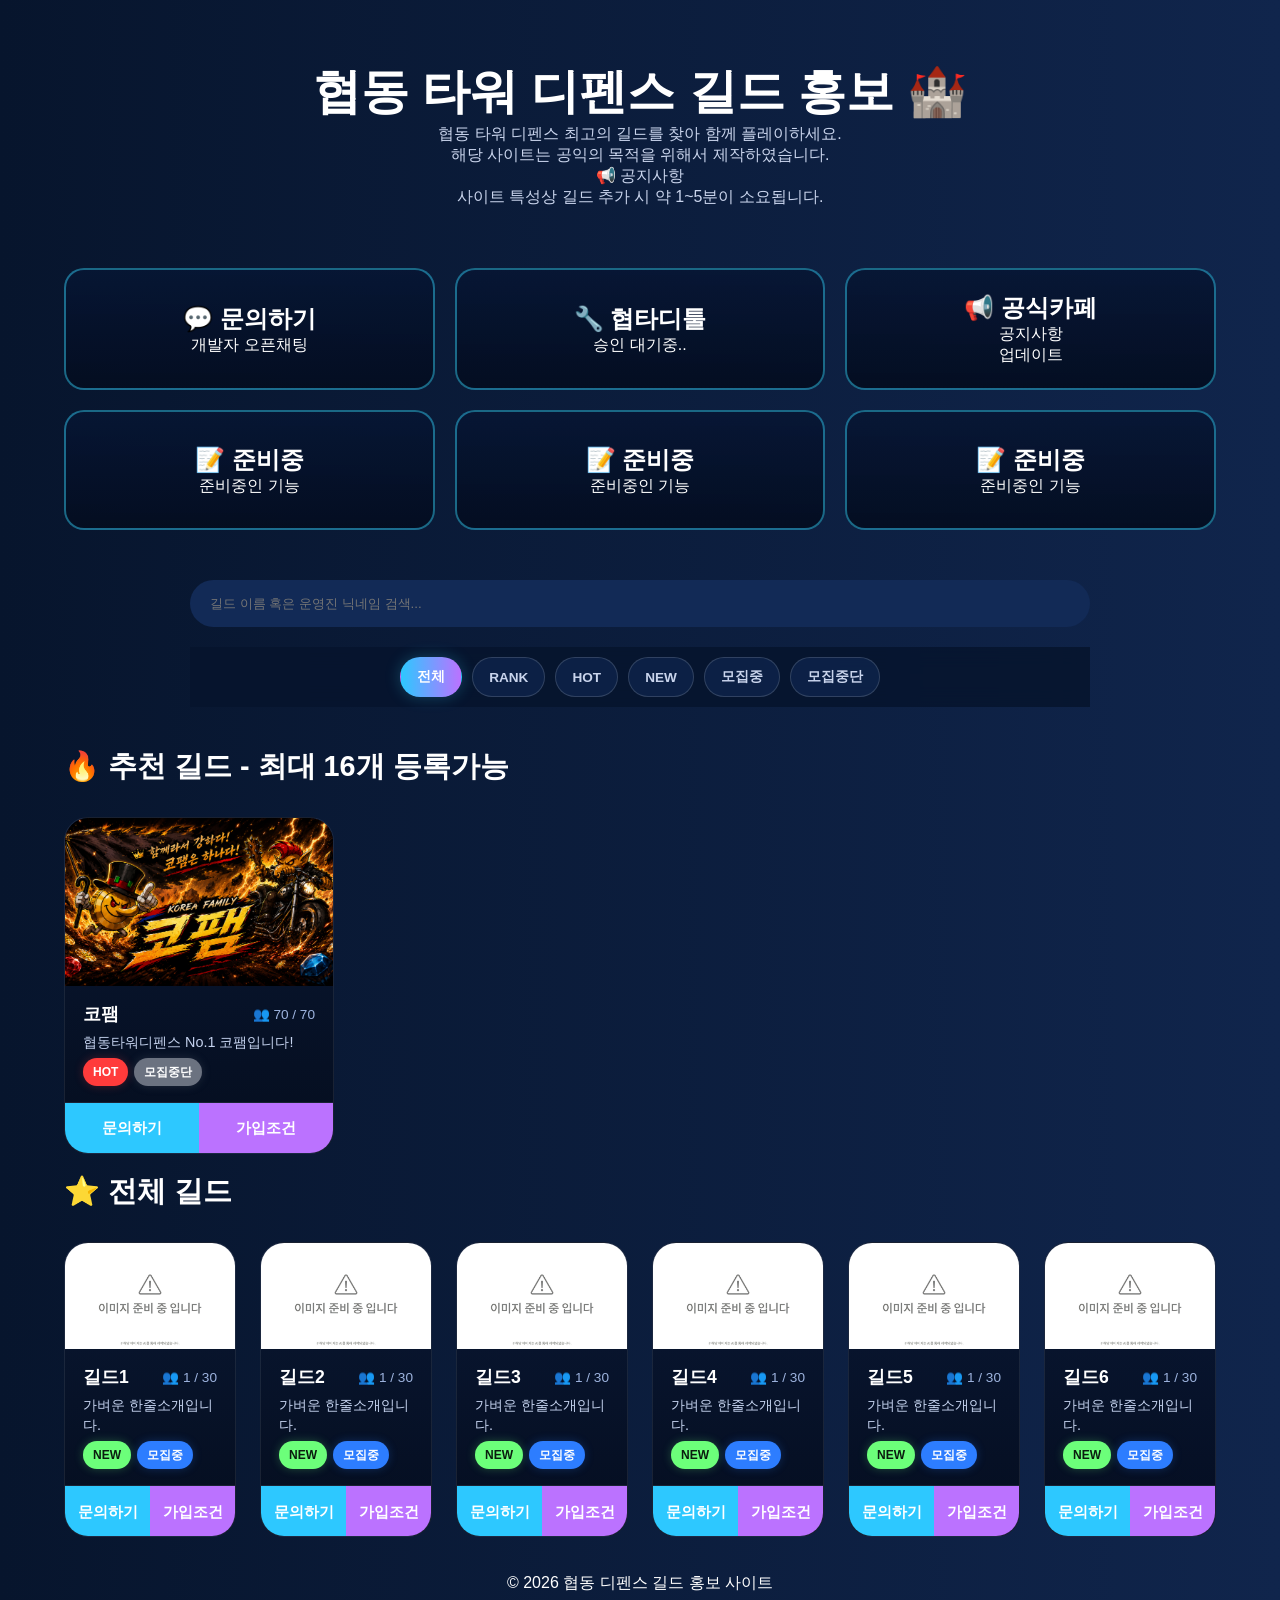
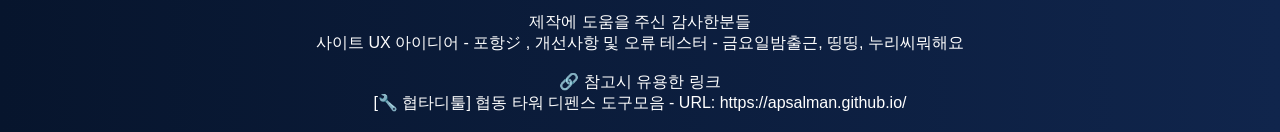
==== index.html @ fde373cb "Update index.html" ====
<!DOCTYPE html>
<html lang="ko">

<head>

    <meta charset="UTF-8">
    <meta name="viewport" content="width=device-width, initial-scale=1.0">

    <title>협동 타워 디펜스 길드 홍보</title>

    <link rel="stylesheet" href="style.css">

    <!-- Google Font -->
    <link rel="preconnect" href="https://fonts.googleapis.com">

    <link rel="preconnect" href="https://fonts.gstatic.com" crossorigin>

    <link href="https://fonts.googleapis.com/css2?family=Pretendard:wght@300;400;500;700;800&display=swap" rel="stylesheet">

</head>

<body>

<!-- ================= HEADER ================= -->

<header>

    <h1>협동 타워 디펜스 길드 홍보 🏰</h1>

    <p>
        협동 타워 디펜스 최고의 길드를 찾아 함께 플레이하세요.<br>
        해당 사이트는 공익의 목적을 위해서 제작하였습니다.<br>
        📢 공지사항<br>
        사이트 특성상 길드 추가 시 약 1~5분이 소요됩니다.
    </p>

</header>



<!-- ================= MAIN MENU ================= -->

<section class="menu-grid">

    <a href="https://open.kakao.com/me/comawith" target="_blank" class="menu-card">
        <h2>💬 문의하기</h2>
        <span>개발자 오픈채팅</span>
    </a>

    <a href="#" target="_blank" class="menu-card">
        <h2>🔧 협타디툴</h2>
        <span>승인 대기중..</span>
    </a>

    <a href="https://cafe.naver.com/cooptd" target="_blank" class="menu-card">
        <h2>📢 공식카페</h2>
        <span>공지사항<br>업데이트</span>
    </a>

    <a href="#" class="menu-card">
        <h2>📝 준비중</h2>
        <span>준비중인 기능</span>
    </a>

    <a href="#" class="menu-card">
        <h2>📝 준비중</h2>
        <span>준비중인 기능</span>
    </a>

    <a href="#" class="menu-card">
        <h2>📝 준비중</h2>
        <span>준비중인 기능</span>
    </a>

</section>



<!-- ================= SEARCH ================= -->

<section class="search">

    <input
        type="text"
        id="search"
        placeholder="길드 이름 혹은 운영진 닉네임 검색..."
    >

</section>



<!-- ================= CATEGORY ================= -->

<section class="category-bar">

    <button
        class="category-btn active"
        data-category="ALL"
        onclick="filterCategory('ALL', this)">
        전체
    </button>

    <button
        class="category-btn"
        data-category="RANK"
        onclick="filterCategory('RANK', this)">
        RANK
    </button>

    <button
        class="category-btn"
        data-category="HOT"
        onclick="filterCategory('HOT', this)">
        HOT
    </button>

    <button
        class="category-btn"
        data-category="NEW"
        onclick="filterCategory('NEW', this)">
        NEW
    </button>

    <button
        class="category-btn"
        data-category="recruit"
        onclick="filterCategory('recruit', this)">
        모집중
    </button>

    <button
        class="category-btn"
        data-category="closed"
        onclick="filterCategory('closed', this)">
        모집중단
    </button>

</section>



<!-- ================= 추천 길드 ================= -->

<section>

    <h2 class="section-title">
        🔥 추천 길드 - 최대 16개 등록가능
    </h2>

    <div
        id="featuredGuilds"
        class="guild-grid">
    </div>

</section>



<!-- ================= 전체 길드 ================= -->

<section>

    <h2 class="section-title">
        ⭐ 전체 길드
    </h2>

    <div
        id="guildContainer"
        class="guild-grid">
    </div>

</section>



<!-- ================= FOOTER ================= -->

<footer>

    <p>
        © 2026 협동 디펜스 길드 홍보 사이트<br>
        <br>
        제작에 도움을 주신 감사한분들<br>
        사이트 UX 아이디어 - 포항ジ , 개선사항 및 오류 테스터 - 금요일밤출근, 띵띵, 누리씨뭐해요<br>
        <br>
        🔗 참고시 유용한 링크<br>
        [🔧 협타디툴] 협동 타워 디펜스 도구모음 - URL: https://apsalman.github.io/
        <br>
        <br>
    </p>

</footer>



<!-- ================= GUILD MODAL ================= -->

<div id="guildModal" class="modal">

    <div class="modal-content">

        <button class="close-btn" onclick="closeModal()">✕</button>

        <div class="modal-top">

            <!-- 좌측 길드 배너 -->

            <div class="modal-banner">

                <img
                    id="modalBanner"
                    src=""
                    alt="길드 배너">

            </div>


            <!-- 우측 정보 -->

            <div class="modal-info">

                <h2
                    id="modalName"
                    class="modal-title">
                </h2>


                <div class="modal-grid">

                    <div class="info-card">

                        <div class="info-title">
                            길드장
                        </div>

                        <div
                            id="modalLeader"
                            class="info-value">
                        </div>

                    </div>


                    <div class="info-card">

                        <div class="info-title">
                            운영진
                        </div>

                        <div
                            id="modalManager"
                            class="info-value">
                        </div>

                    </div>


                    <div class="info-card">

                        <div class="info-title">
                            현재 인원
                        </div>

                        <div
                            id="modalMembers"
                            class="info-value">
                        </div>

                    </div>


                    <div class="info-card">

                        <div class="info-title">
                            모집상태
                        </div>

                        <div
                            id="modalStatus"
                            class="info-value">
                        </div>

                    </div>

                </div>



                <!-- 가입조건 -->

                <div class="condition-box">

                    <div class="condition-title">
                        가입조건
                    </div>

                    <ul id="modalCondition">
                    </ul>

                </div>



                <!-- 문의 -->

                <div class="modal-footer">

                    <a
                        id="modalLink"
                        href="#"
                        target="_blank"
                        class="modal-link">

                        문의하기

                    </a>

                </div>

            </div>

        </div>

    </div>

</div>



<script src="./script.js"></script>

</body>

</html>
---- style.css ----
/* ==============================
   RESET / BASE
============================== */

*{
    margin:0;
    padding:0;
    box-sizing:border-box;
}

/* ==============================
   CLICKABLE ELEMENTS
============================== */

button,
a,
.category-btn,
.menu-card,
.footer-btn,
.close-btn,
.modal-link{
    -webkit-user-select:none;
    -moz-user-select:none;
    user-select:none;

    -webkit-tap-highlight-color:transparent;

    -webkit-touch-callout:none;
}

:root{
    --bg:#07152d;
    --bg2:#10254c;
    --text:#ffffff;
    --sub:#c9d4ec;
    --cyan:#37d7ff;
}

body{
    font-family:"Pretendard",sans-serif;
    color:var(--text);
    background:linear-gradient(90deg,var(--bg),var(--bg2));
    min-height:100vh;
}

/* ==============================
   HEADER
============================== */

header{
    text-align:center;
    padding:60px 20px;
}

header h1{
    font-size:3rem;
    font-weight:800;
}

header p{
    color:var(--sub);
}

/* ==============================
   SEARCH
============================== */

.search{
    width:90%;
    max-width:900px;
    margin:50px auto 20px;
}

.search input{
    width:100%;
    padding:16px 20px;
    border-radius:50px;
    border:none;
    outline:none;
    background:#122a56;
    color:white;
}

/* ==============================
   CATEGORY BAR
============================== */

.category-bar{
    width:90%;
    max-width:900px;
    margin:10px auto 40px;

    display:flex;
    flex-wrap:wrap;
    justify-content:center;
    gap:10px;

    position:sticky;
    top:0;
    z-index:999;

    backdrop-filter: blur(10px);
    background: rgba(7, 21, 45, 0.85);

    padding:10px 0;
}

.category-btn{
    padding:10px 16px;
    border-radius:999px;

    border:1px solid rgba(255,255,255,.15);
    background:rgba(18,42,86,.6);

    color:#c9d4ec;

    font-size:.85rem;
    font-weight:600;

    cursor:pointer;
    transition:.25s;

    white-space:nowrap;

    box-sizing:border-box;
}

.category-btn:hover{
    transform:translateY(-2px);
    border-color:#37d7ff;
    color:white;
}

.category-btn.active{
    background:linear-gradient(90deg,#2dc8ff,#bb72ff);
    color:white;
    border-color:transparent;
    box-shadow:0 0 15px rgba(55,215,255,.25);
}

/* ==============================
   SECTION TITLE
============================== */

.section-title{
    width:90%;
    max-width:1400px;
    margin:0 auto 30px;
    font-size:1.8rem;
}

/* ==============================
   FOOTER
============================== */

footer{
    padding-top:18px;
    text-align:center;
}

/* ==============================
   MENU GRID
============================== */

.menu-grid{
    width:90%;
    max-width:1200px;
    margin:auto;

    display:grid;
    grid-template-columns:repeat(3,1fr);

    gap:20px;
    align-items:stretch;
}

.menu-card{
    min-height:120px;

    display:flex;
    flex-direction:column;
    justify-content:center;

    background:linear-gradient(180deg,rgba(7,22,52,.9),rgba(4,13,32,.95));
    border:2px solid rgba(55,215,255,.45);

    border-radius:20px;

    padding:22px 15px;

    text-align:center;
    color:white;
    text-decoration:none;

    transition:.25s;

    box-sizing:border-box;
}

.menu-card:hover{
    transform:translateY(-6px);
    border-color:var(--cyan);
    box-shadow:0 0 25px rgba(55,215,255,.35);
}

/* ==============================
   GUILD GRID
============================== */

.guild-grid{
    width:90%;
    max-width:1600px;
    margin:auto;
    margin-bottom:18px;

    display:grid;
    gap:24px;
}

/* 추천 / 전체 */
#featuredGuilds{
    grid-template-columns:repeat(4,1fr);
}

#guildContainer{
    grid-template-columns:repeat(6,1fr);
}

/* ==============================
   CARD
============================== */

.guild-card{
    display:flex;
    flex-direction:column;

    background:linear-gradient(180deg,rgba(10,24,52,.95),rgba(5,13,30,.95));
    border-radius:24px;
    overflow:hidden;

    border:1px solid rgba(255,255,255,.08);

    transition:.3s;

    opacity:0;
    transform:translateY(20px);
    animation:fadeInUp .35s ease forwards;
}

@keyframes fadeInUp{
    to{
        opacity:1;
        transform:translateY(0);
    }
}

.guild-card:hover{
    transform:translateY(-8px);
    border-color:var(--cyan);
    box-shadow:
        0 0 15px rgba(55,215,255,.25),
        0 0 40px rgba(55,215,255,.15);
}

/* ==============================
   IMAGE
============================== */

.guild-image{
    width:100%;
    aspect-ratio:16/10;
    background:#08142f;
}

.guild-image img{
    width:100%;
    height:100%;
    object-fit:cover;
}

/* ==============================
   CONTENT
============================== */

.guild-content{
    padding:16px 18px;
    display:flex;
    flex-direction:column;
    gap:6px;
}

.guild-top-row{
    display:flex;
    justify-content:space-between;
    align-items:center;
}

.guild-name{
    font-size:1.1rem;
    font-weight:700;
}

.guild-member{
    font-size:.85rem;
    color:#9eb4df;
}

.guild-description{
    font-size:.9rem;
    color:#c5d3ef;
    line-height:1.4;
}

/* ==============================
   BADGES
============================== */

.guild-badges{
    display:flex;
    flex-wrap:wrap;
    gap:6px;
    min-height:28px;
}

.badge{
    display:inline-flex;
    align-items:center;
    justify-content:center;

    white-space:nowrap;

    font-size:.75rem;
    padding:4px 10px;
    border-radius:999px;
    font-weight:700;

    line-height:1;
    box-sizing:border-box;
}

/* RANK */
.badge.rank{
    background:#d4a300;
    color:#1a1a1a;
    box-shadow:0 0 10px rgba(212,163,0,.25);
}

/* HOT */
.badge.hot{
    background:#ff3b3b;
    color:#fff;
    box-shadow:0 0 10px rgba(255,59,59,.25);
}

/* NEW */
.badge.new{
    background:#6CFF7A;
    color:#0b1d0f;
    box-shadow:0 0 10px rgba(108,255,122,.25);
}

/* 모집중 */
.badge.recruit,
.badge.open{
    background:#2d7dff;
    color:#fff;
    box-shadow:0 0 10px rgba(45,125,255,.25);
}

/* 모집중단 */
.badge.closed{
    background:#6b7280;
    color:#fff;
    box-shadow:0 0 10px rgba(107,114,128,.25);
}

/* ==============================
   FOOTER (가입조건 동일 문제 해결)
============================== */

.guild-footer{
    display:flex;
    border-top:1px solid rgba(255,255,255,.08);
}

.footer-btn{
    flex:1;

    display:flex;
    align-items:center;
    justify-content:center;

    height:50px;

    padding:0;
    margin:0;

    border:0;

    font-size:15px;
    font-weight:700;

    line-height:1;

    color:white;
    text-decoration:none;

    cursor:pointer;

    transition:.2s;

    box-sizing:border-box;
}

.footer-btn.left{ background:#2dc8ff; }
.footer-btn.right{ background:#bb72ff; }

.footer-btn:hover{
    filter:brightness(1.1);
}

.footer-btn:active{
    transform:scale(0.96);
}

/* ==============================
   MODAL
============================== */

.modal{

    position:fixed;
    inset:0;

    background:rgba(0,0,0,.75);

    display:flex;

    justify-content:center;

    align-items:flex-start;

    overflow-y:auto;

    padding:40px 20px;

    opacity:0;
    visibility:hidden;

    transition:.25s;

    z-index:9999;
}

.modal.show{
    opacity:1;
    visibility:visible;
}

.modal-content{
    position:relative;

    width:90%;
    max-width:520px;
    max-height:90vh;
    overflow-y:auto;
    background:#0b1d3d;
    border-radius:16px;
    padding:20px;

    transform:translateY(40px);
    transition:.3s;
}

.modal.show .modal-content{
    transform:translateY(0);
}

/* ==============================
   RESPONSIVE
============================== */

@media (max-width:1024px){
    #featuredGuilds{ grid-template-columns:repeat(3,1fr); }
    #guildContainer{ grid-template-columns:repeat(4,1fr); }
    .menu-grid{ grid-template-columns:repeat(3,1fr); }
}

@media (max-width:768px){
    .menu-grid{
        grid-template-columns:repeat(3,1fr);
        gap:12px;
    }

    .menu-card{
        min-height:100px;
        padding:14px 10px;
    }

    .menu-card h2{ font-size:1rem; }
    .menu-card span{ font-size:.75rem; }

    #featuredGuilds{ grid-template-columns:repeat(2,1fr); }
    #guildContainer{ grid-template-columns:repeat(2,1fr); }
}

@media (max-width:480px){
    #featuredGuilds,
    #guildContainer{
        grid-template-columns:1fr;
    }

    header h1{
        font-size:2rem;
    }
}

/* ==========================================
   MODAL
========================================== */

.modal{
    position:fixed;
    inset:0;

    display:flex;
    justify-content:center;
    align-items:center;

    background:rgba(0,0,0,.72);
    backdrop-filter:blur(8px);

    opacity:0;
    visibility:hidden;

    transition:opacity .25s ease, visibility .25s ease;
    will-change:opacity;

    z-index:99999;
}

.modal.show{
    opacity:1;
    visibility:visible;
}


/* ==========================================
   MODAL BOX
========================================== */

.modal-content{

    width:92%;
    max-width:900px;
    max-height:90vh;
    overflow-y:auto;

    background:linear-gradient(
        180deg,
        #10254c 0%,
        #081730 100%
    );

    border:2px solid rgba(55,215,255,.25);

    border-radius:24px;

    box-shadow:
        0 0 35px rgba(55,215,255,.18),
        0 15px 50px rgba(0,0,0,.55);

    transform:translateY(40px) scale(.96);

    transition:transform .3s ease;
    will-change:transform;
}

.modal.show .modal-content{

    transform:translateY(0) scale(1);

}


/* ==========================================
   TOP
========================================== */

.modal-top{

    position:relative;

    display:flex;

    gap:28px;

    padding:28px;

}


/* ==========================================
   LEFT BANNER
========================================== */

.modal-banner{

    width:300px;
    flex-shrink:0;

    border-radius:18px;

    overflow:hidden;

    background:#08142f;

    border:1px solid rgba(255,255,255,.08);

}

.modal-banner img{

    width:100%;
    height:100%;

    display:block;

    object-fit:cover;

}


/* ==========================================
   RIGHT
========================================== */

.modal-info{

    flex:1;

    display:flex;
    flex-direction:column;

}


/* ==========================================
   TITLE
========================================== */

.modal-title{

    font-size:34px;

    font-weight:800;

    color:white;

    margin-bottom:25px;

}


/* ==========================================
   CLOSE
========================================== */

.close-btn{
    position:absolute;

    top:18px;
    right:18px;

    z-index:10001;

    width:42px;
    height:42px;

    border:none;
    border-radius:50%;

    background:#233f74;

    color:white;

    font-size:22px;

    cursor:pointer;

    transition:background .2s, transform .2s;
}

.close-btn:hover{

    background:#37d7ff;

    transform:rotate(90deg);

}


/* ==========================================
   INFO GRID
========================================== */

.modal-grid{

    display:grid;

    grid-template-columns:repeat(2,1fr);

    gap:15px;

}


/* ==========================================
   CARD
========================================== */

.info-card{

    background:rgba(255,255,255,.04);

    border:1px solid rgba(255,255,255,.08);

    border-radius:16px;

    padding:15px;

}


.info-title{

    font-size:13px;

    color:#7ca4d9;

    margin-bottom:8px;

    font-weight:700;

}

.info-value{

    font-size:18px;

    color:white;

    font-weight:700;

    line-height:1.5;

}


/* ==========================================
   CONDITION
========================================== */

.condition-box{

    margin-top:20px;

    background:rgba(255,255,255,.04);

    border-radius:18px;

    border:1px solid rgba(255,255,255,.08);

    padding:20px;

}

.condition-title{

    color:#7ca4d9;

    font-weight:700;

    margin-bottom:14px;

}

.condition-box ul{

    padding-left:22px;

}

.condition-box li{

    margin:8px 0;

    color:#dde7ff;

    line-height:1.6;

}


/* ==========================================
   FOOTER
========================================== */

.modal-footer{

    margin-top:25px;

    display:flex;

    justify-content:flex-end;

}


/* 문의하기 */

.modal-link{

    padding:14px 34px;

    border-radius:12px;

    text-decoration:none;

    background:linear-gradient(
        90deg,
        #2dc8ff,
        #53e0ff
    );

    color:white;

    font-weight:700;

    transition:.2s;

}

.modal-link:hover{

    transform:translateY(-2px);

    box-shadow:0 0 20px rgba(45,200,255,.35);

}


/* ==========================================
   MOBILE
========================================== */

@media(max-width:900px){

.modal-top{

    flex-direction:column;

}

.modal-banner{

    width:100%;

}

.modal-grid{

    grid-template-columns:1fr;

}

.modal-title{

    font-size:28px;

}

.modal-footer{

    justify-content:center;

}

.modal-link{

    width:100%;

    text-align:center;

}

}
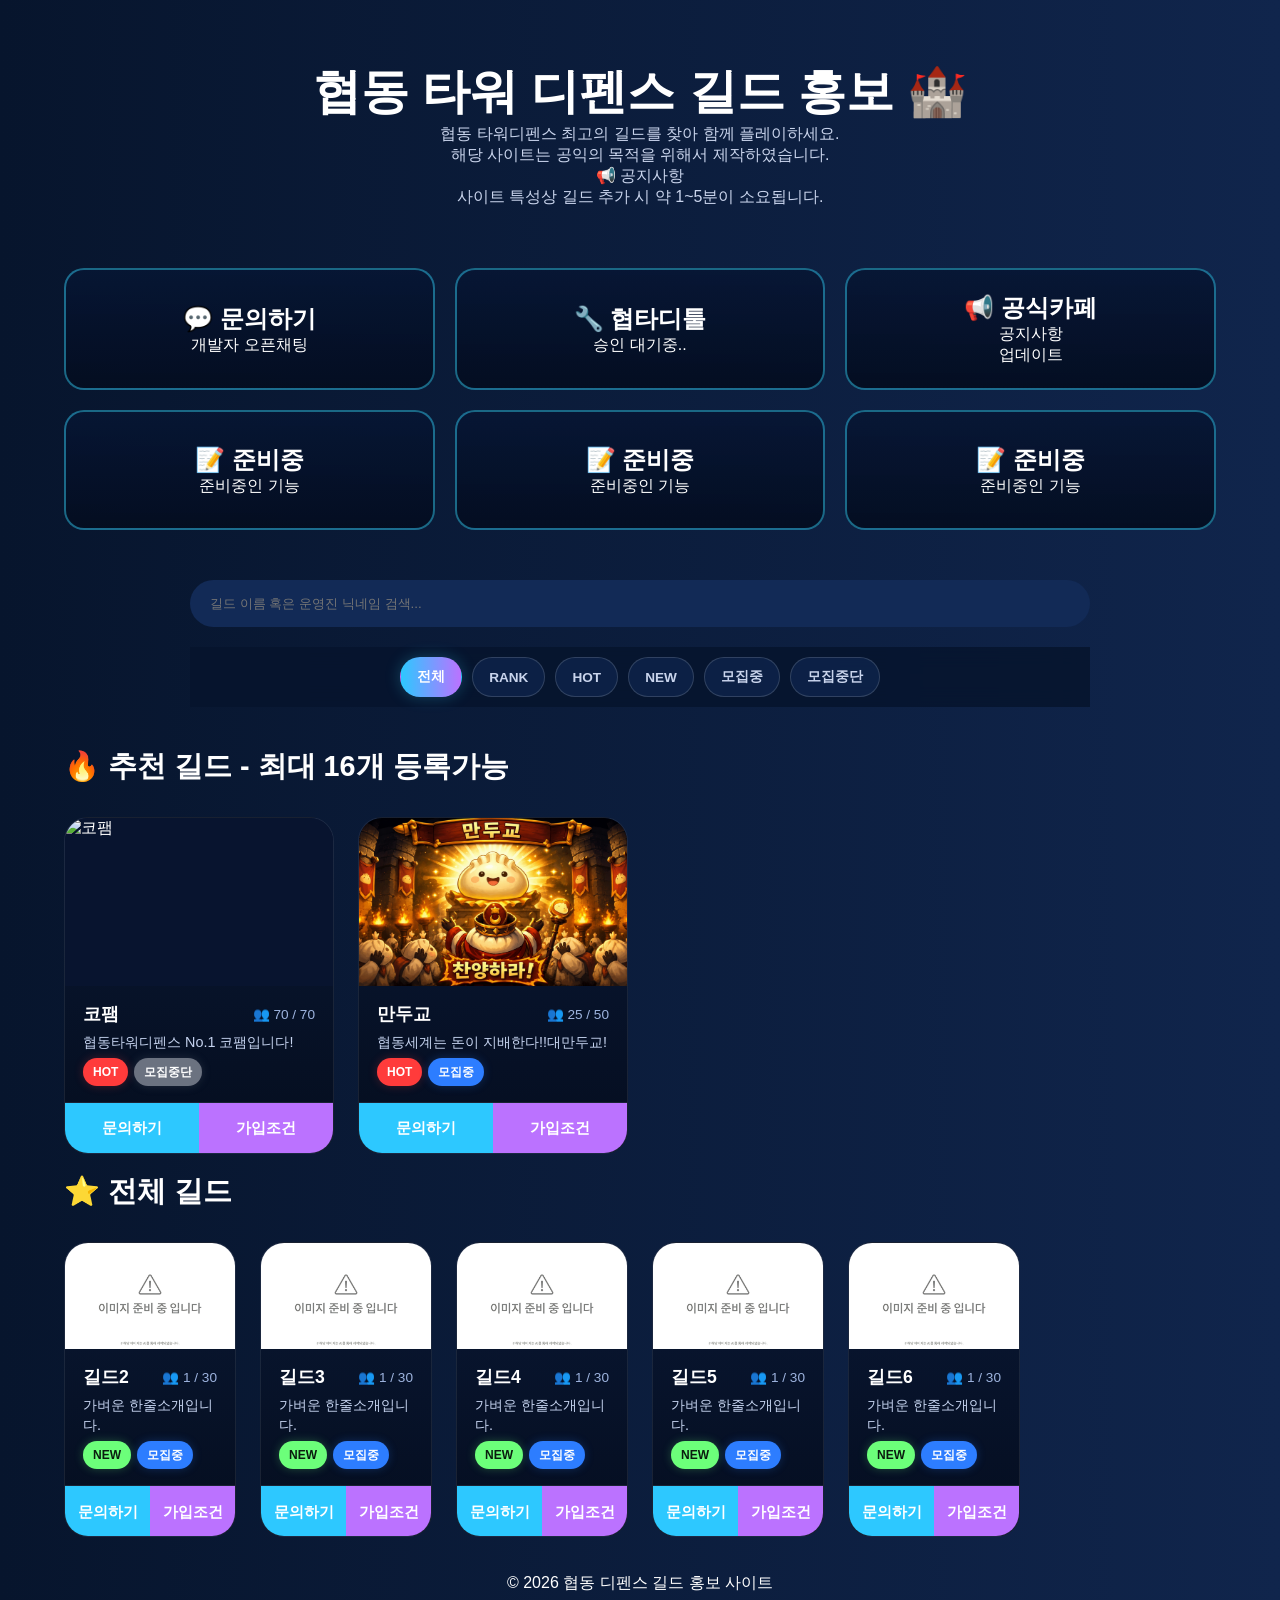
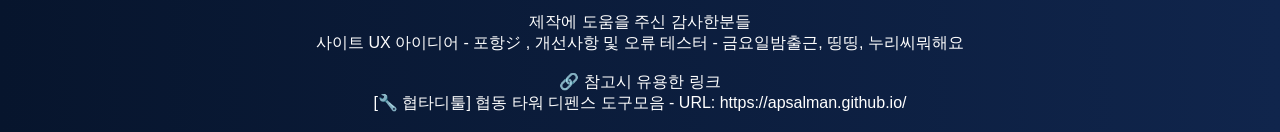
==== commit 0f59044f: "Update index.html" ====
--- a/index.html
+++ b/index.html
@@ -28,7 +28,7 @@
     <h1>협동 타워 디펜스 길드 홍보 🏰</h1>
 
     <p>
-        협동 타워 디펜스 최고의 길드를 찾아 함께 플레이하세요.<br>
+        협동 타워디펜스 최고의 길드를 찾아 함께 플레이하세요.<br>
         해당 사이트는 공익의 목적을 위해서 제작하였습니다.<br>
         📢 공지사항<br>
         사이트 특성상 길드 추가 시 약 1~5분이 소요됩니다.
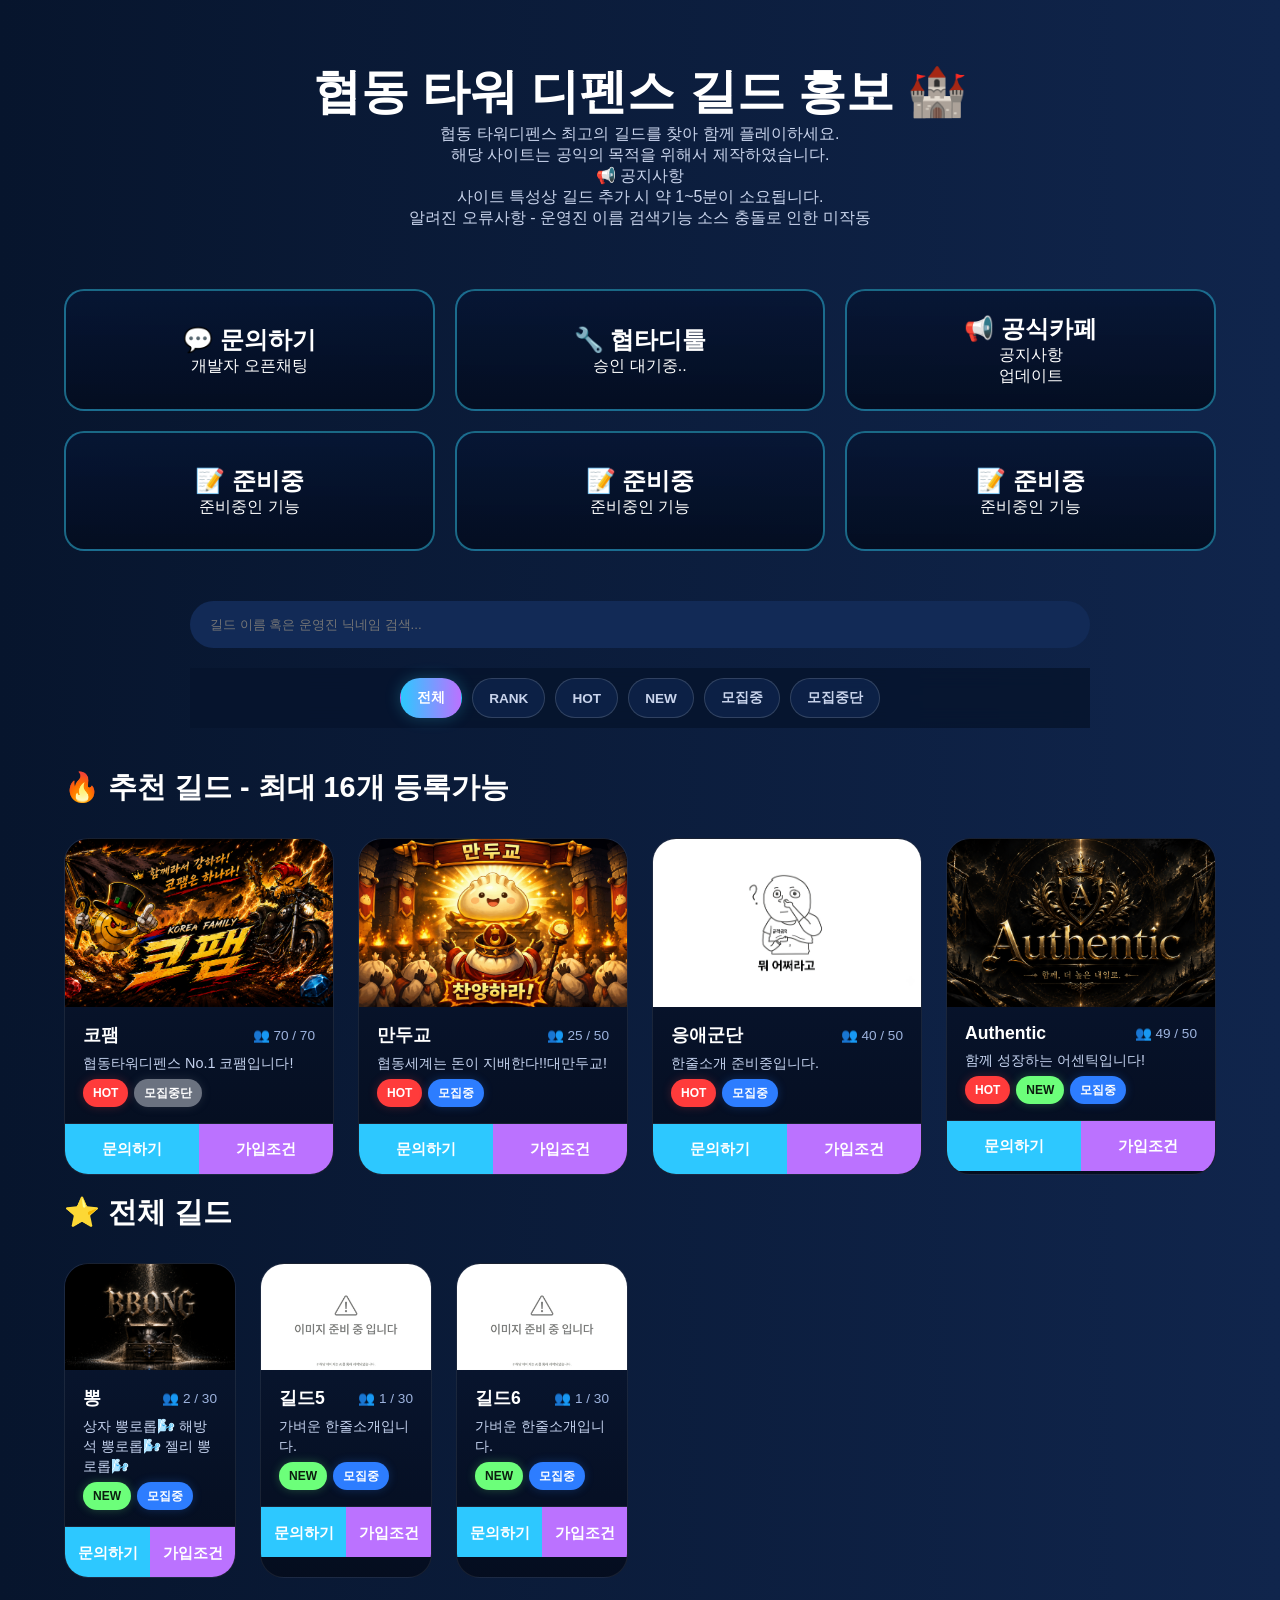
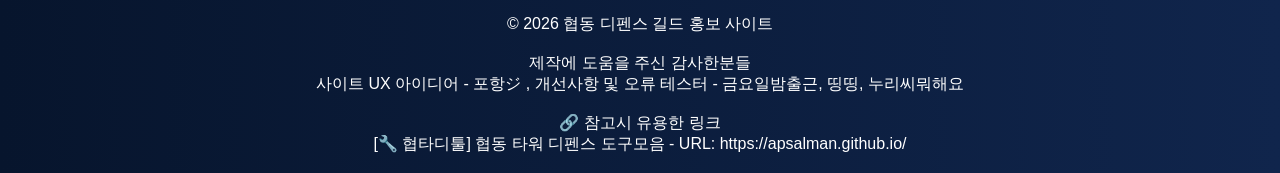
==== commit 9034a55f: "Update index.html" ====
--- a/index.html
+++ b/index.html
@@ -31,7 +31,8 @@
         협동 타워디펜스 최고의 길드를 찾아 함께 플레이하세요.<br>
         해당 사이트는 공익의 목적을 위해서 제작하였습니다.<br>
         📢 공지사항<br>
-        사이트 특성상 길드 추가 시 약 1~5분이 소요됩니다.
+        사이트 특성상 길드 추가 시 약 1~5분이 소요됩니다.</br>
+        알려진 오류사항 - 운영진 이름 검색기능 소스 충돌로 인한 미작동
     </p>
 
 </header>
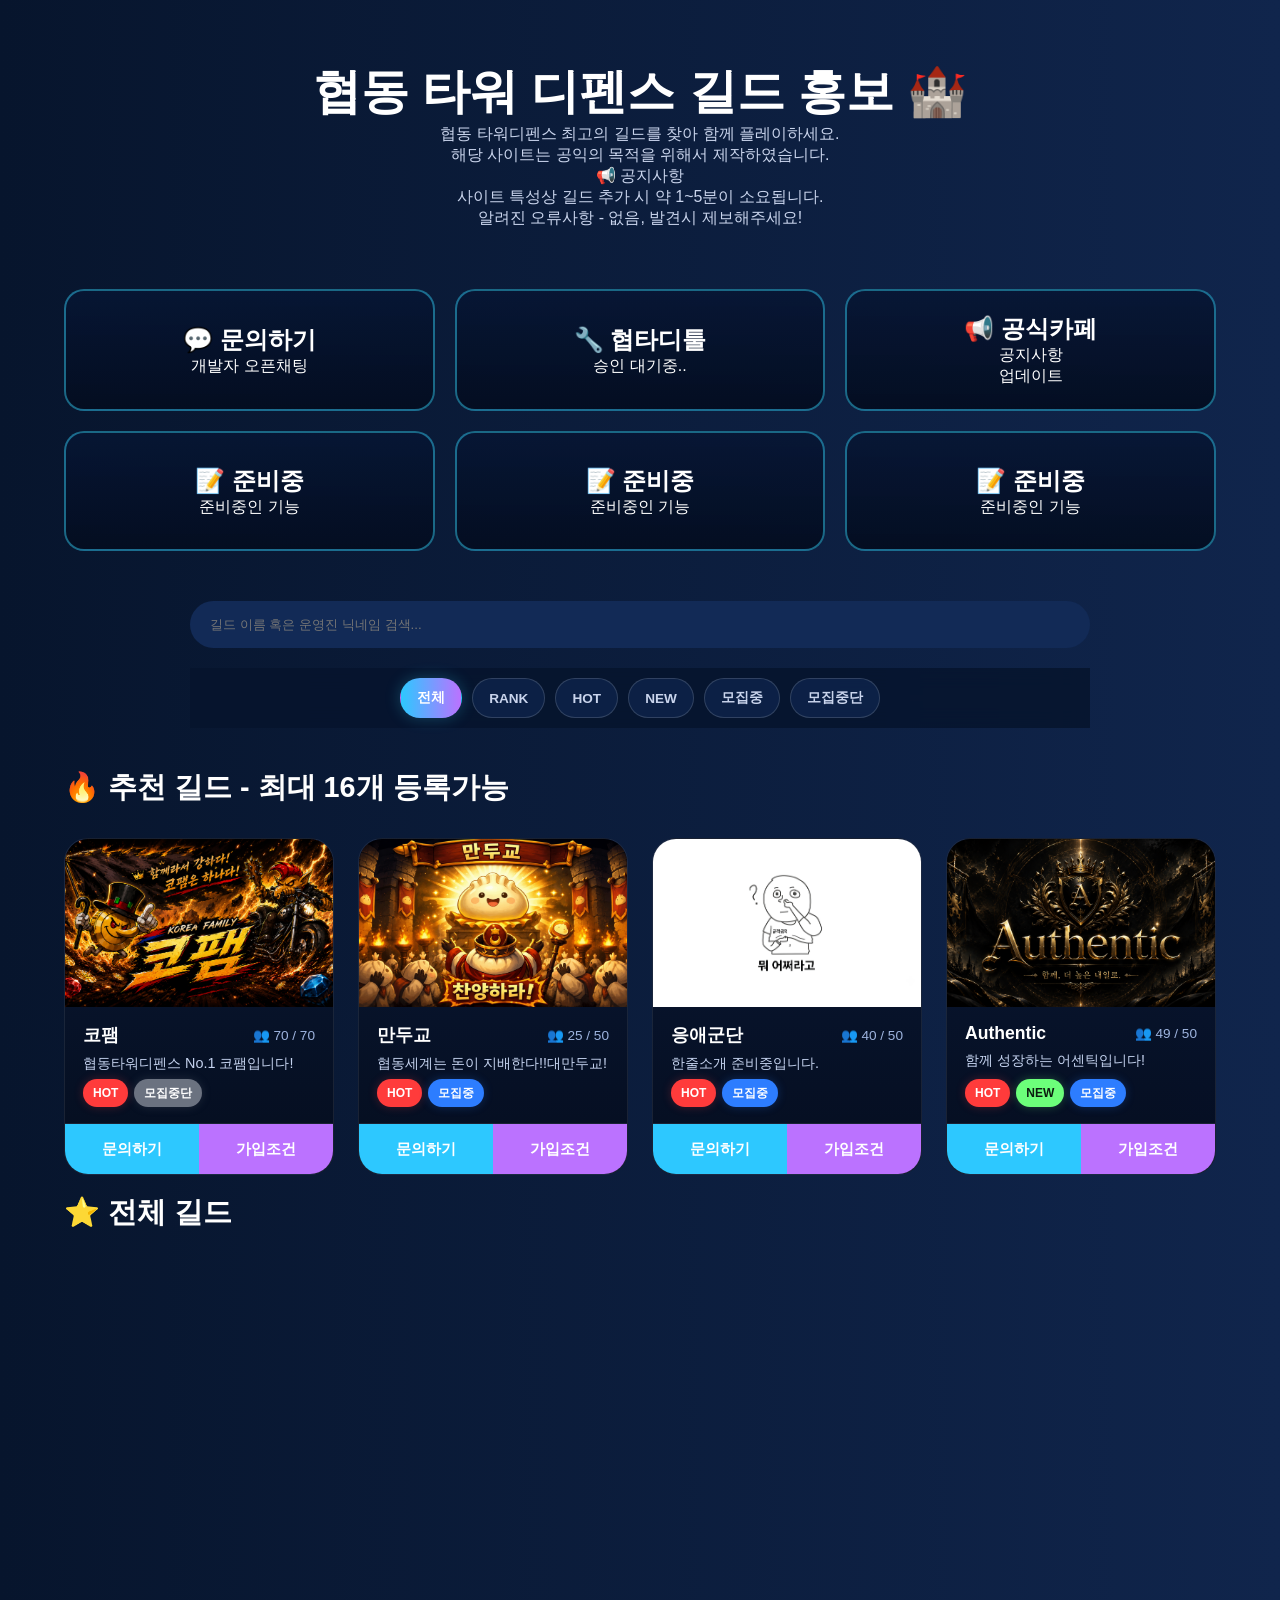
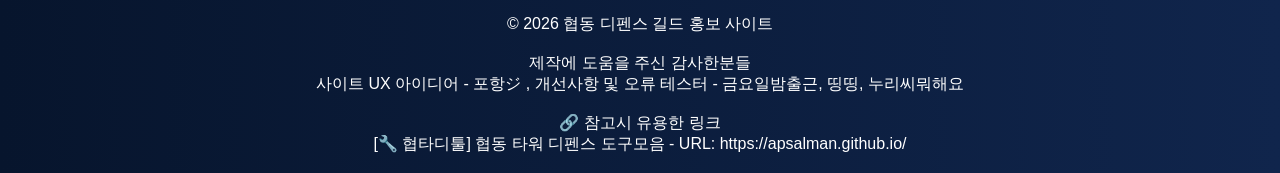
==== commit 079f87fa: "Update index.html" ====
--- a/index.html
+++ b/index.html
@@ -32,7 +32,7 @@
         해당 사이트는 공익의 목적을 위해서 제작하였습니다.<br>
         📢 공지사항<br>
         사이트 특성상 길드 추가 시 약 1~5분이 소요됩니다.</br>
-        알려진 오류사항 - 운영진 이름 검색기능 소스 충돌로 인한 미작동
+        알려진 오류사항 - 없음, 발견시 제보해주세요!
     </p>
 
 </header>
--- a/style.css
+++ b/style.css
@@ -10,6 +10,7 @@
 
 /* ==============================
    CLICKABLE ELEMENTS
+   (드래그/길게누르기 시 파란 선택 표시 방지)
 ============================== */
 
 button,
@@ -287,6 +288,7 @@
     display:flex;
     flex-direction:column;
     gap:6px;
+    flex:1;
 }
 
 .guild-top-row{
@@ -309,6 +311,7 @@
     font-size:.9rem;
     color:#c5d3ef;
     line-height:1.4;
+    flex:1;
 }
 
 /* ==============================
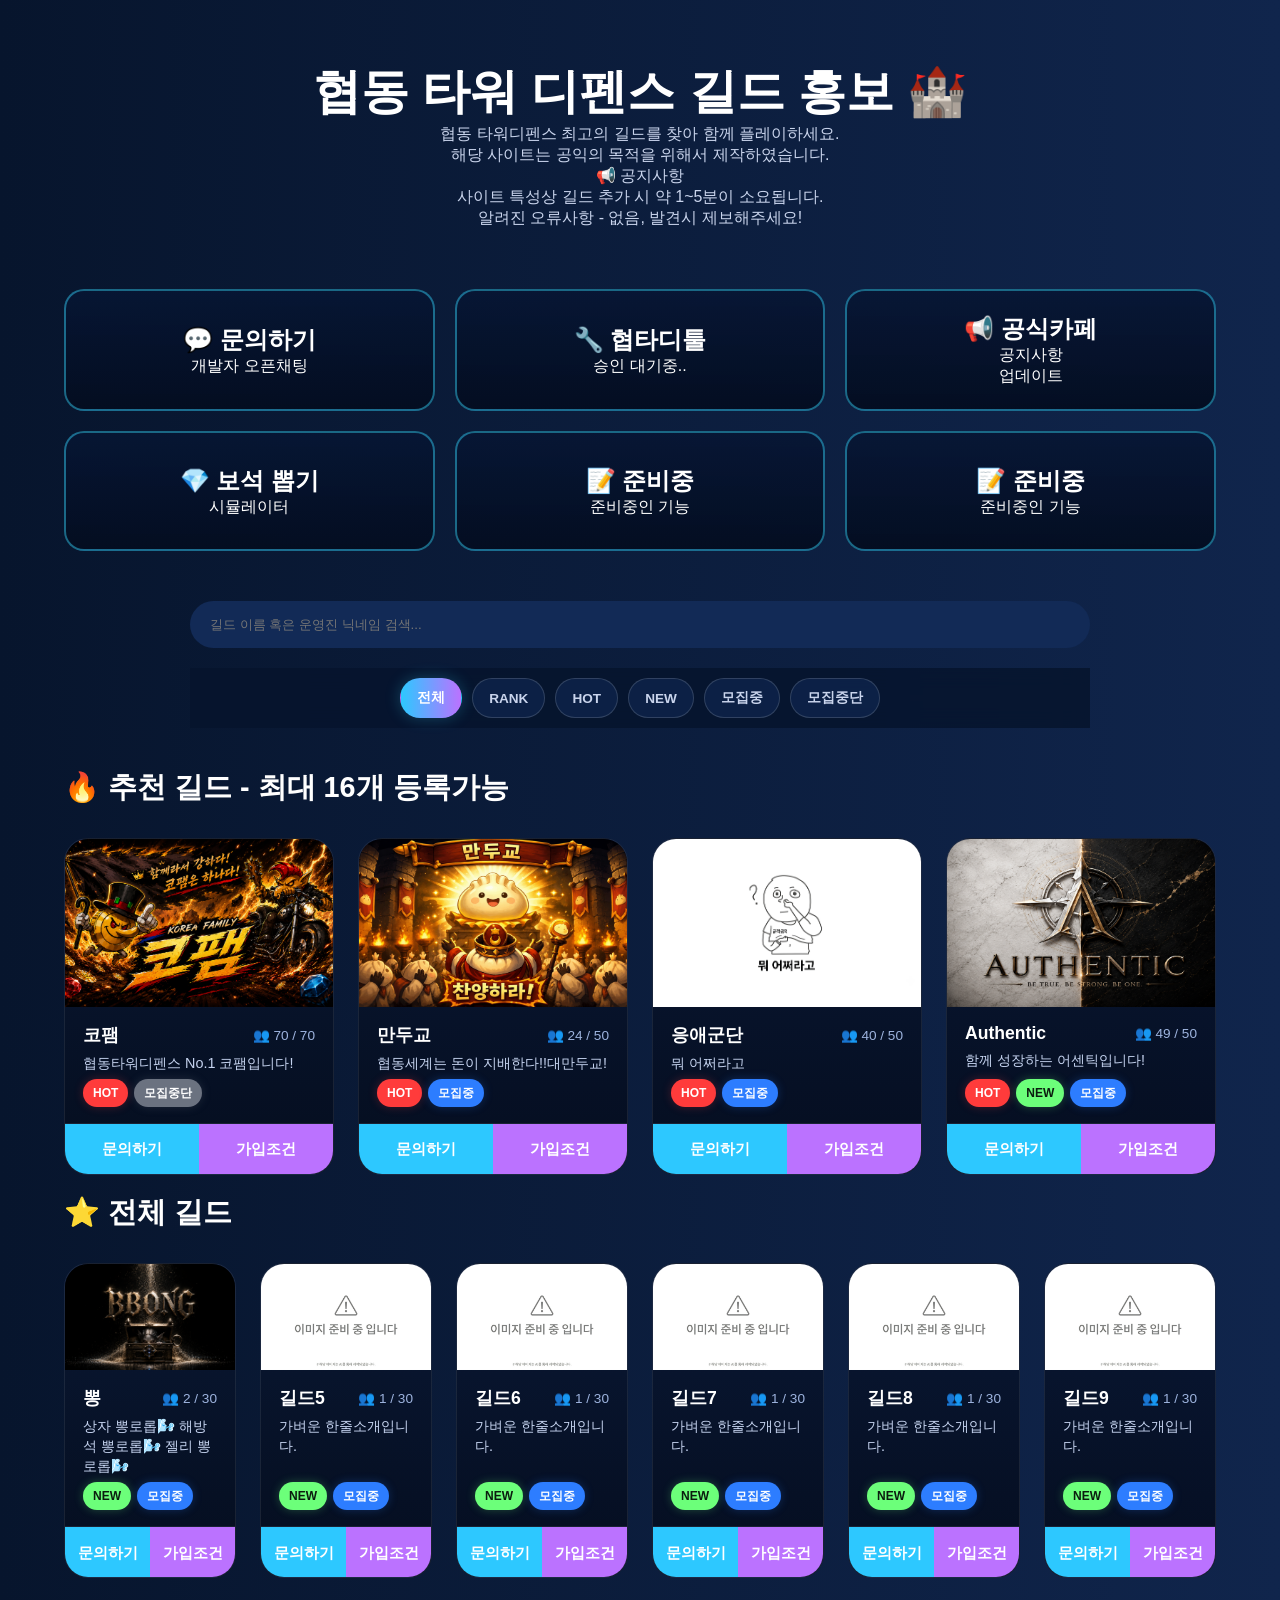
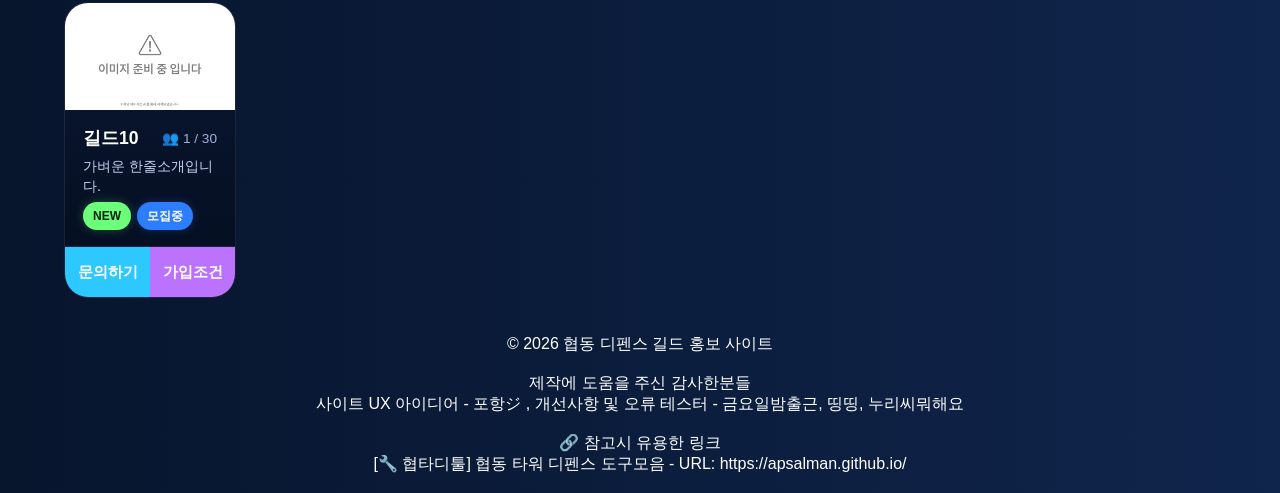
==== commit 2e3ff4d7: "Update index.html" ====
--- a/index.html
+++ b/index.html
@@ -58,9 +58,9 @@
         <span>공지사항<br>업데이트</span>
     </a>
 
-    <a href="#" class="menu-card">
-        <h2>📝 준비중</h2>
-        <span>준비중인 기능</span>
+    <a href="gem.html" class="menu-card">
+        <h2>💎 보석 뽑기</h2>
+        <span>시뮬레이터</span>
     </a>
 
     <a href="#" class="menu-card">
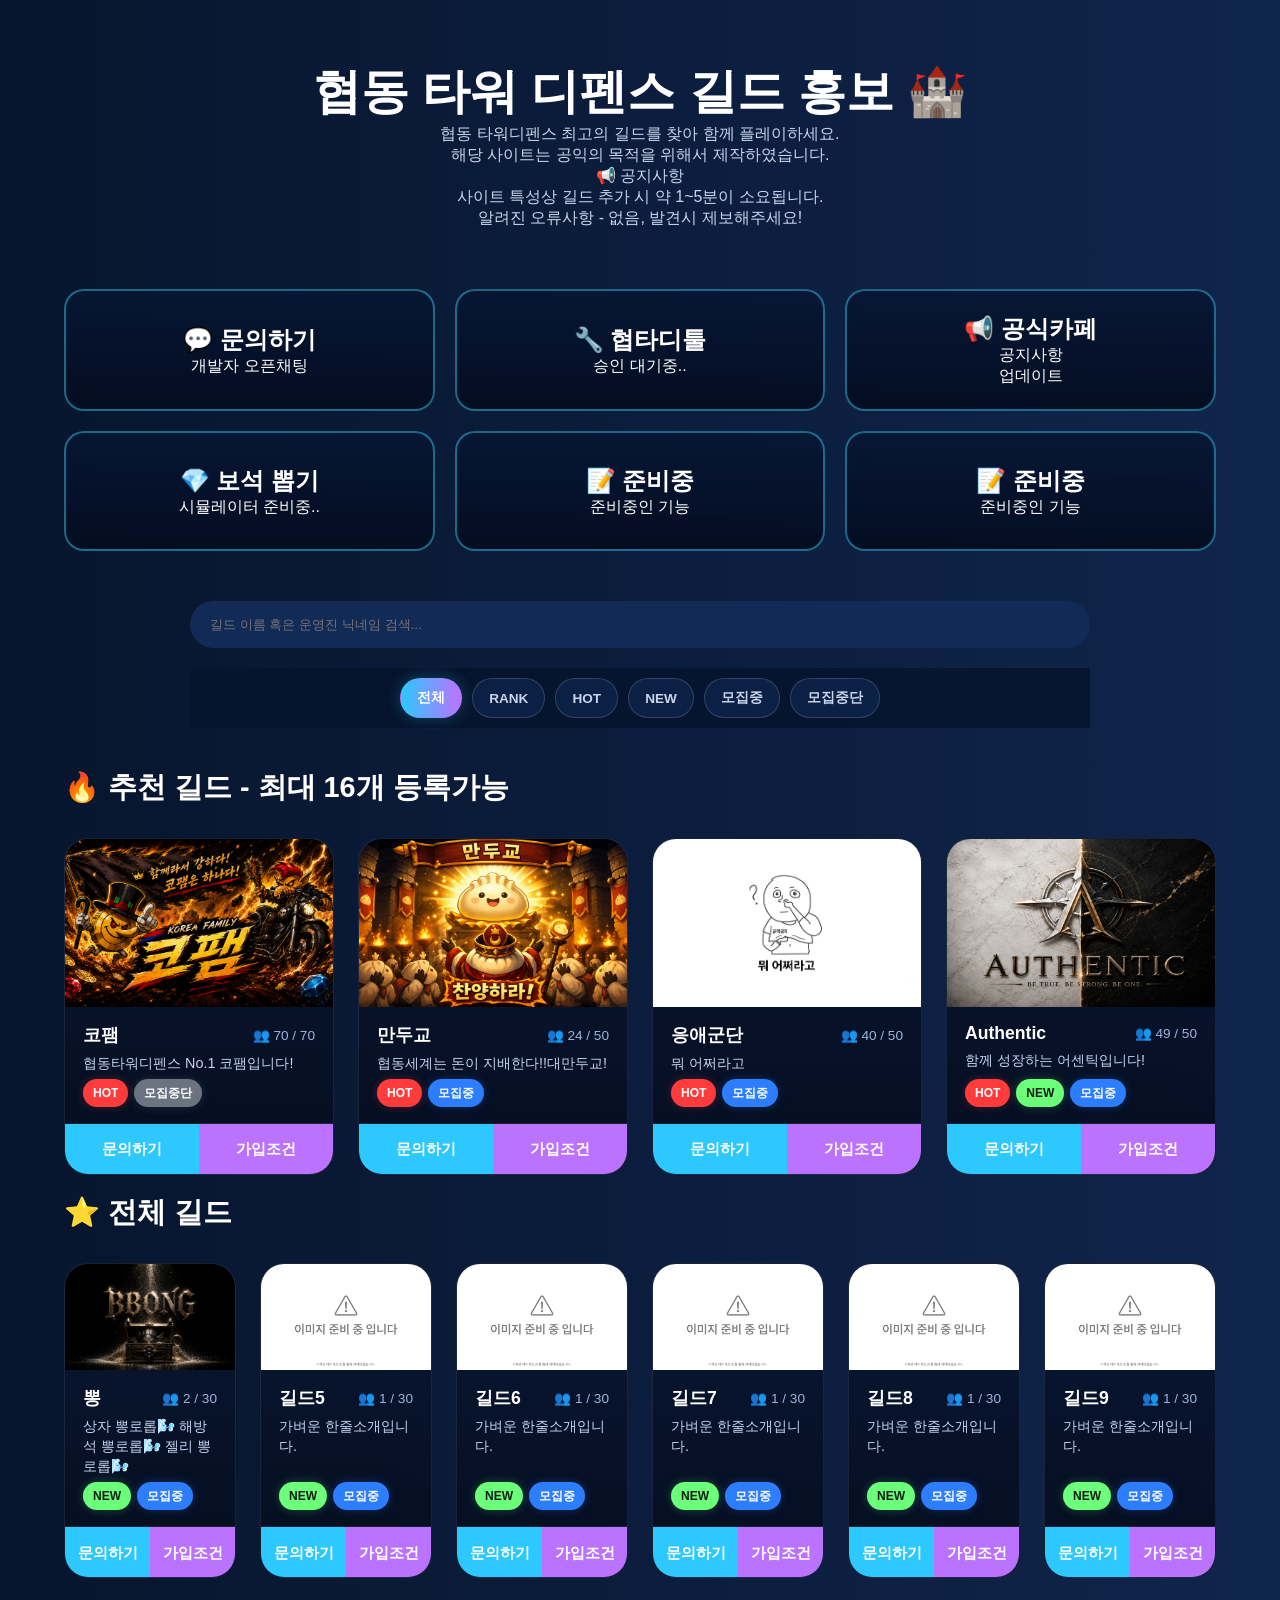
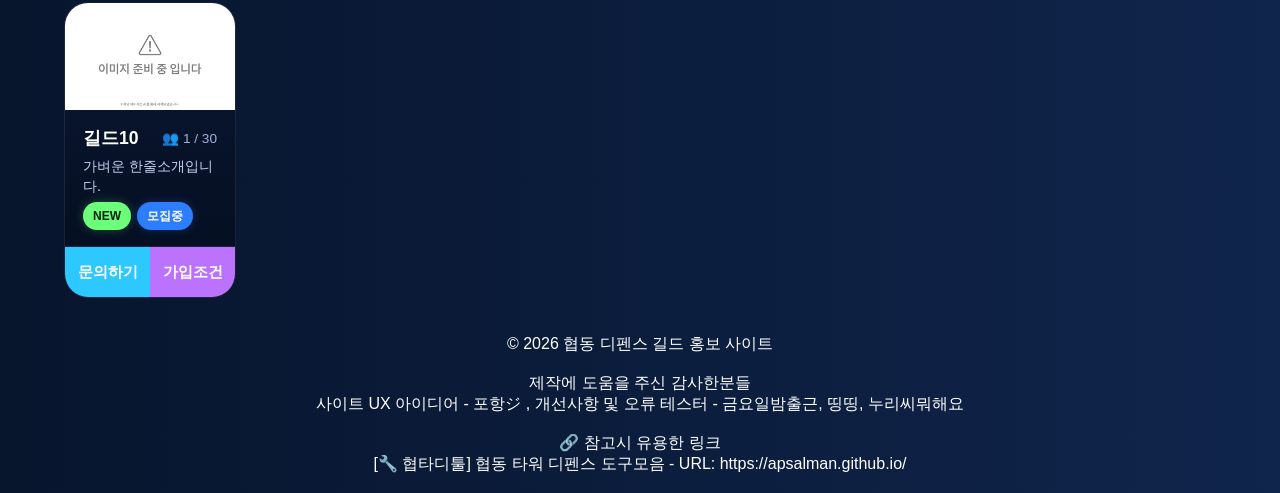
==== commit d7179e15: "Update index.html" ====
--- a/index.html
+++ b/index.html
@@ -60,7 +60,7 @@
 
     <a href="gem.html" class="menu-card">
         <h2>💎 보석 뽑기</h2>
-        <span>시뮬레이터</span>
+        <span>시뮬레이터 준비중..</span>
     </a>
 
     <a href="#" class="menu-card">
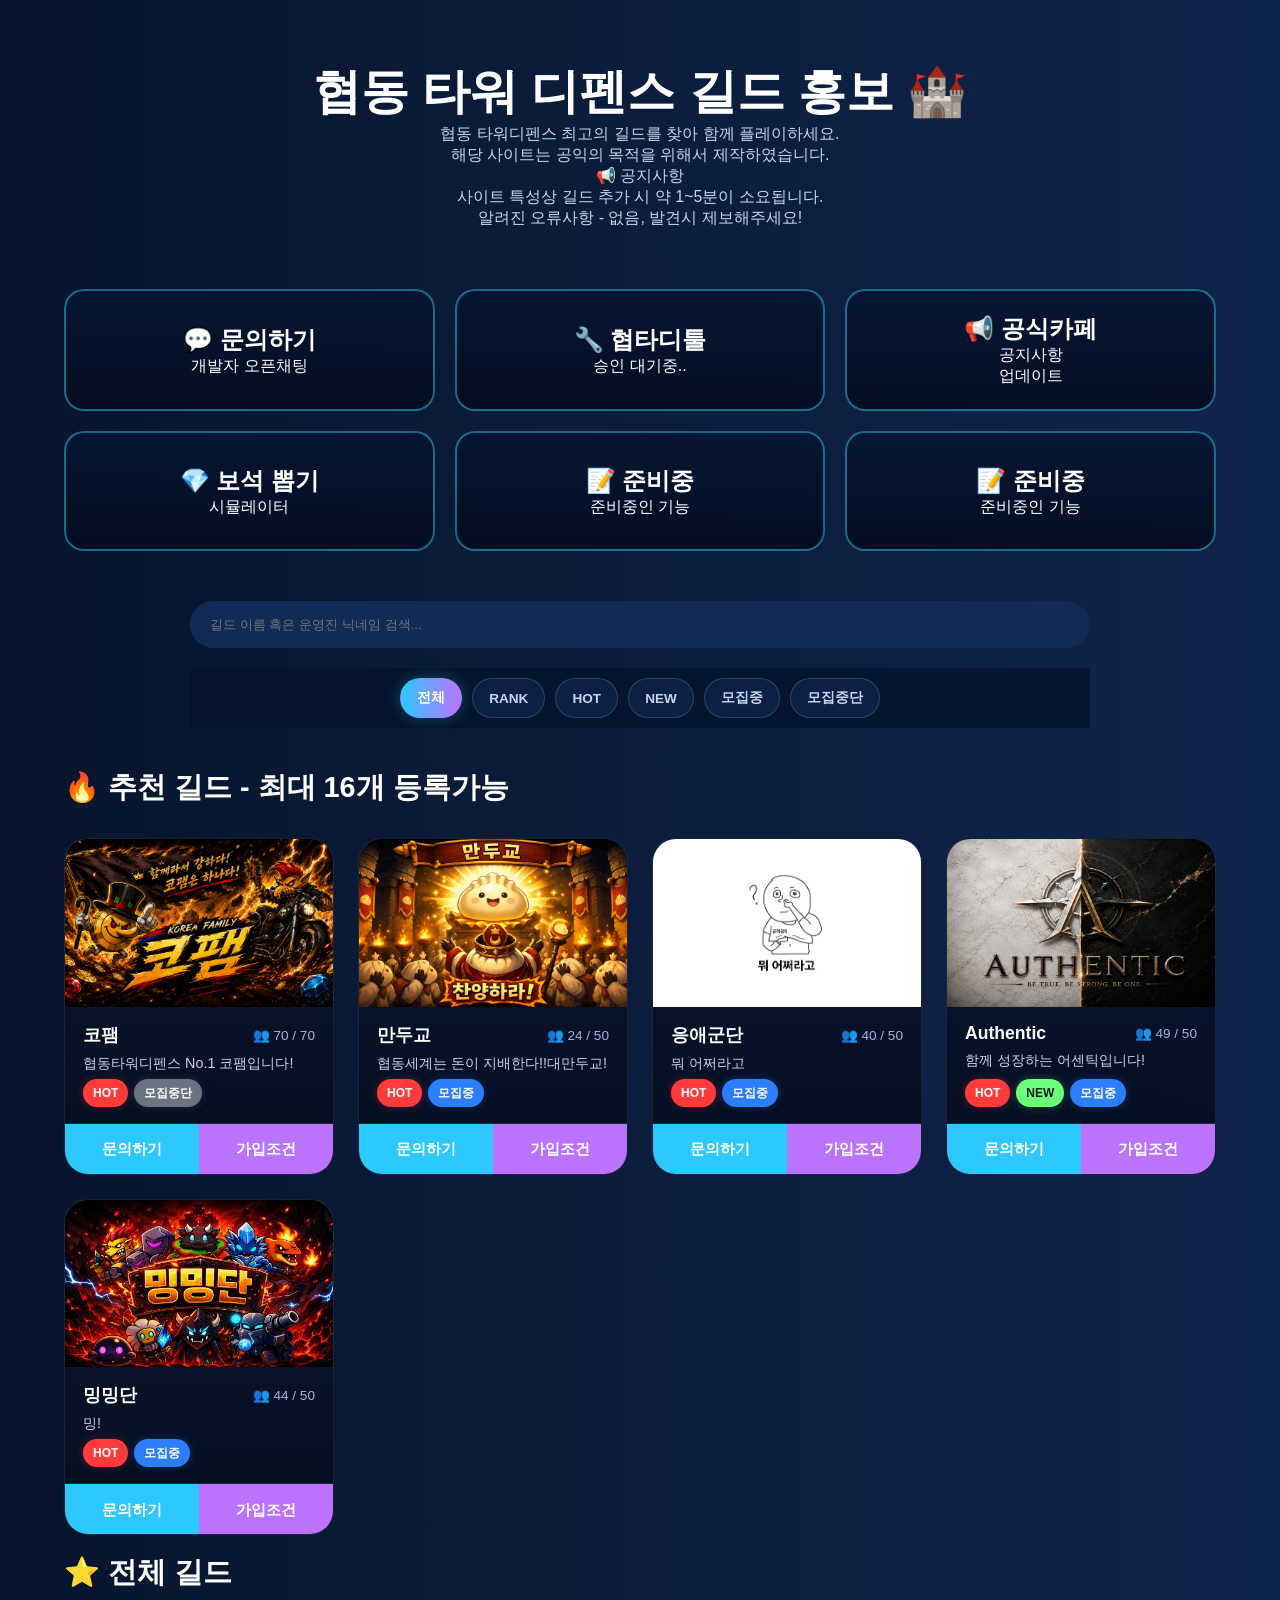
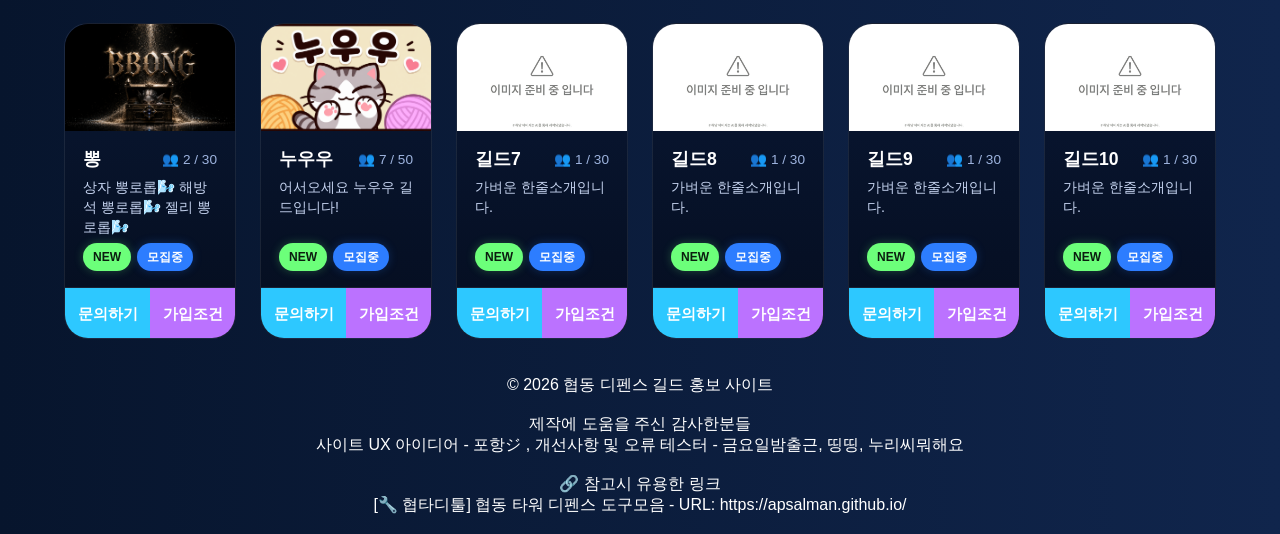
==== commit 1c4c3645: "Update index.html" ====
--- a/index.html
+++ b/index.html
@@ -60,7 +60,7 @@
 
     <a href="gem.html" class="menu-card">
         <h2>💎 보석 뽑기</h2>
-        <span>시뮬레이터 준비중..</span>
+        <span>시뮬레이터</span>
     </a>
 
     <a href="#" class="menu-card">
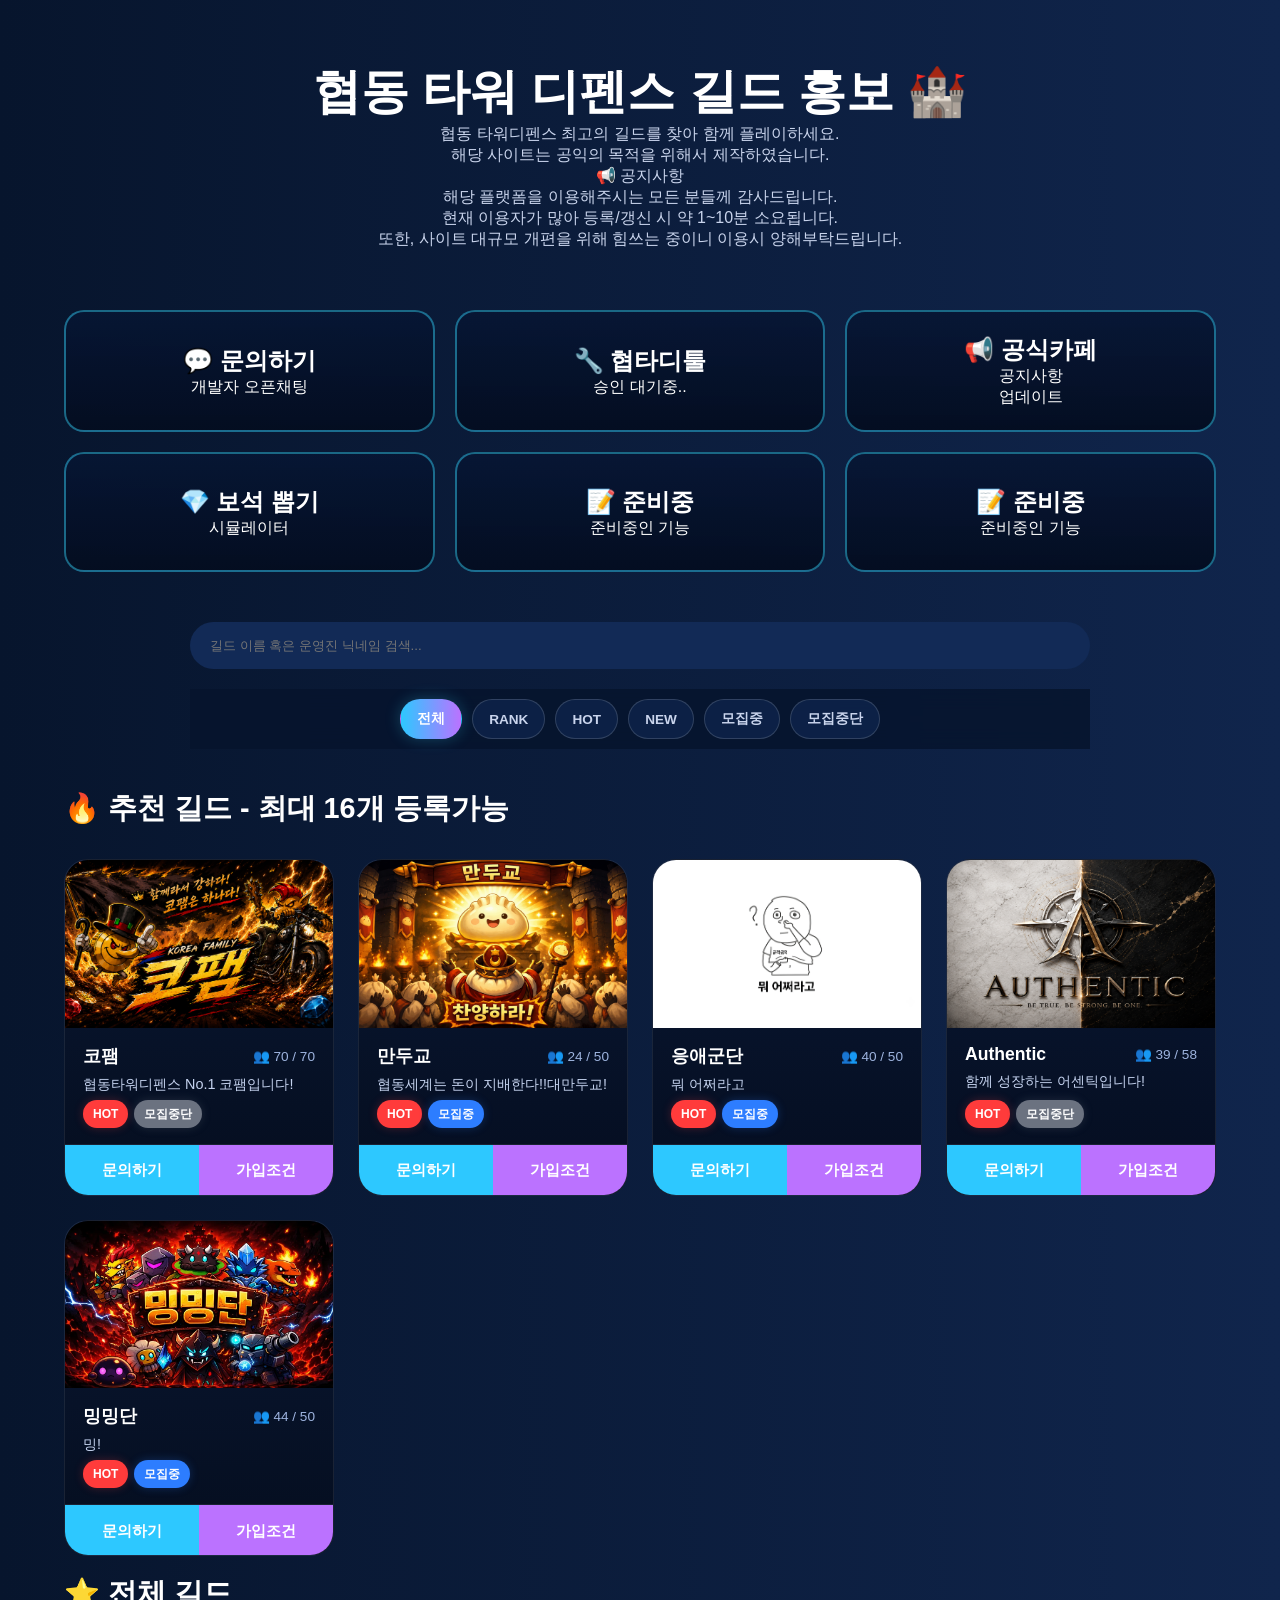
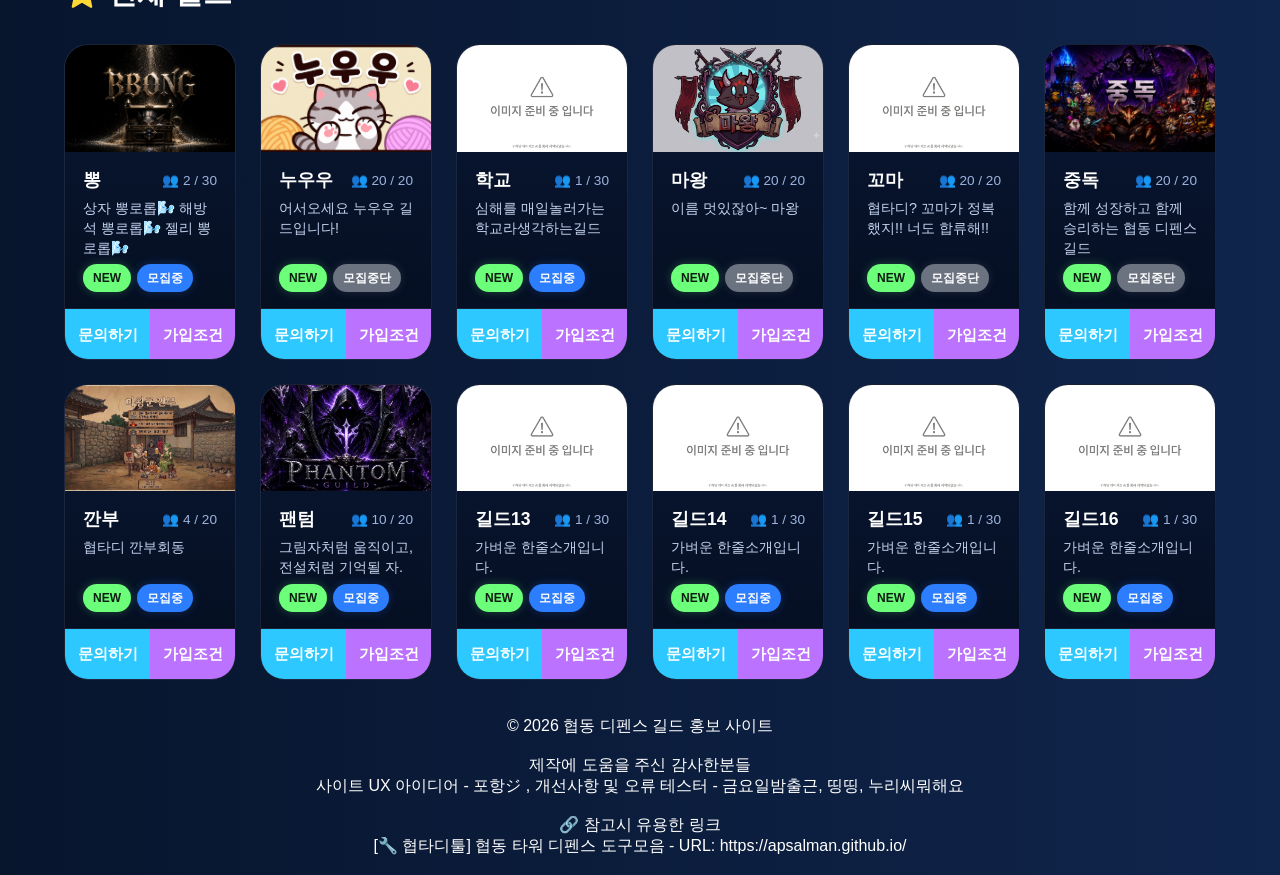
==== commit 02e02d99: "Update index.html" ====
--- a/index.html
+++ b/index.html
@@ -31,8 +31,9 @@
         협동 타워디펜스 최고의 길드를 찾아 함께 플레이하세요.<br>
         해당 사이트는 공익의 목적을 위해서 제작하였습니다.<br>
         📢 공지사항<br>
-        사이트 특성상 길드 추가 시 약 1~5분이 소요됩니다.</br>
-        알려진 오류사항 - 없음, 발견시 제보해주세요!
+        해당 플랫폼을 이용해주시는 모든 분들께 감사드립니다.</br>
+        현재 이용자가 많아 등록/갱신 시 약 1~10분 소요됩니다.</br>
+        또한, 사이트 대규모 개편을 위해 힘쓰는 중이니 이용시 양해부탁드립니다.
     </p>
 
 </header>
